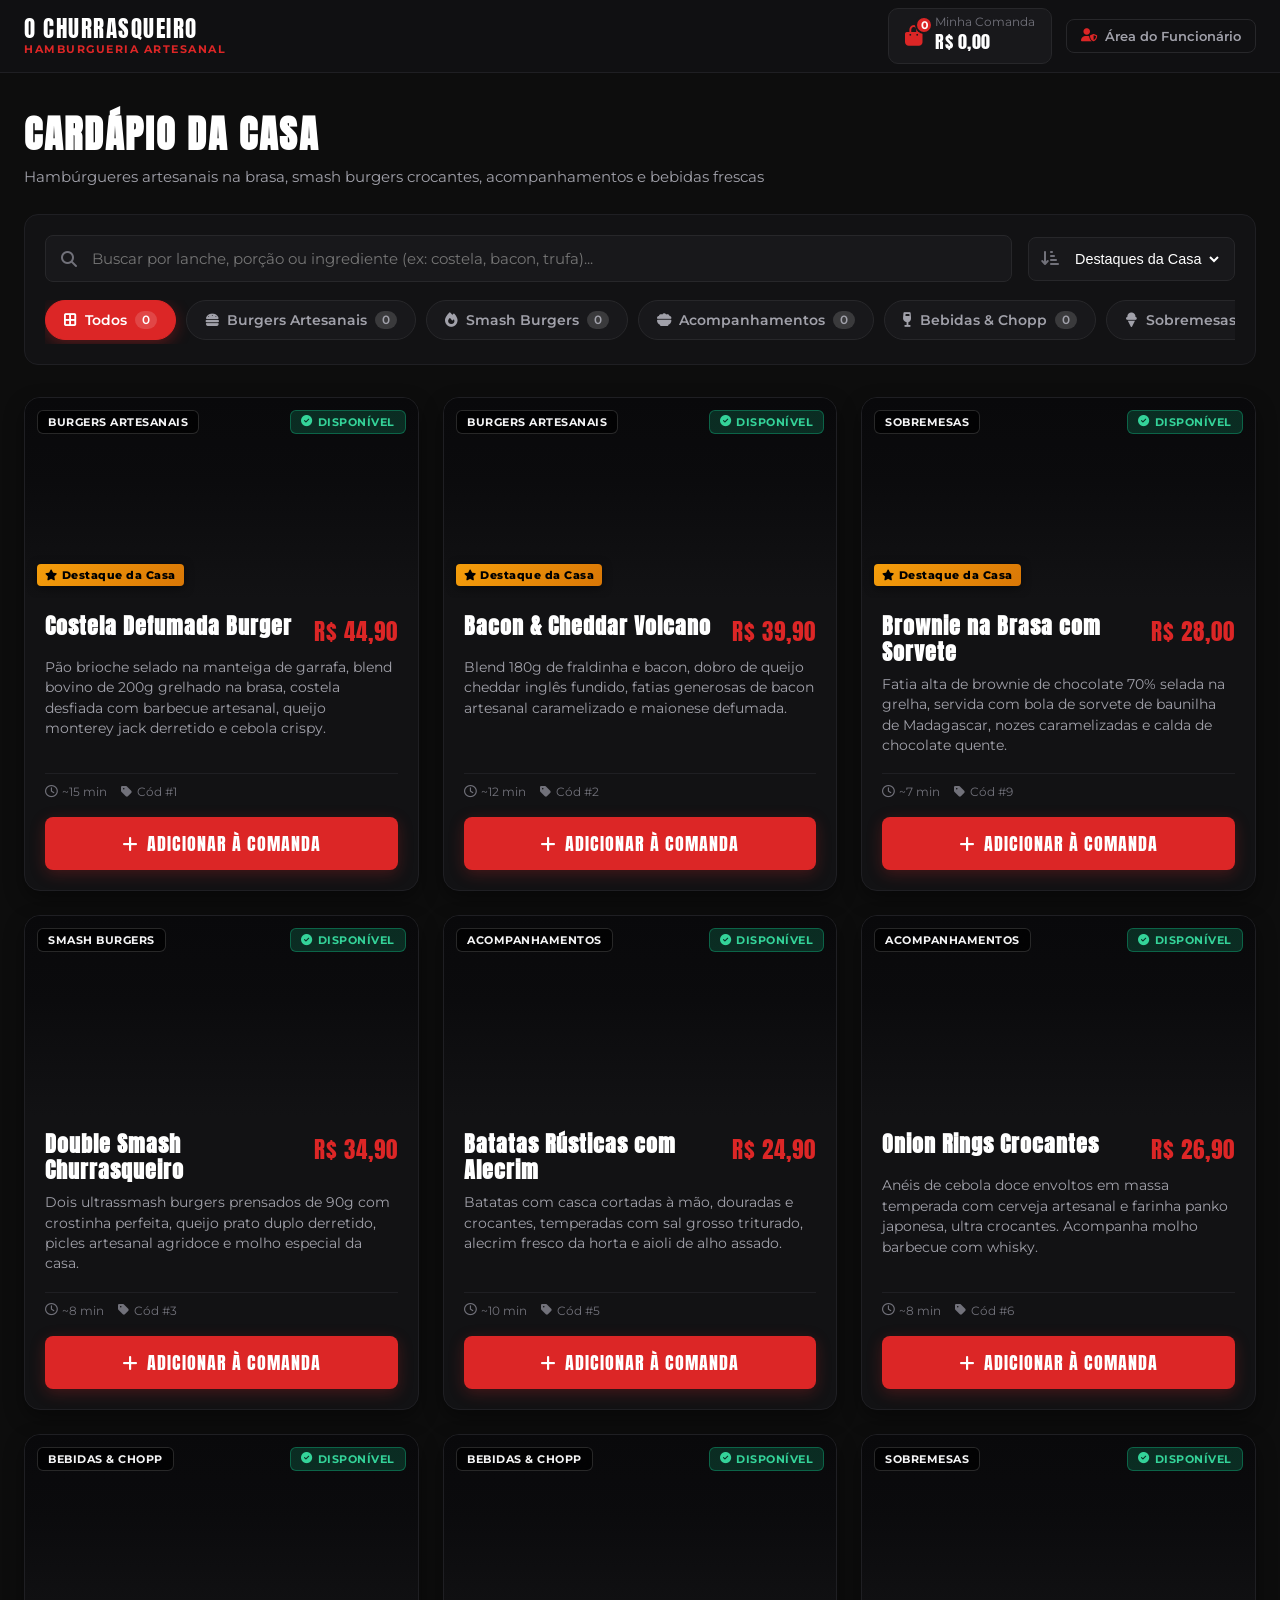
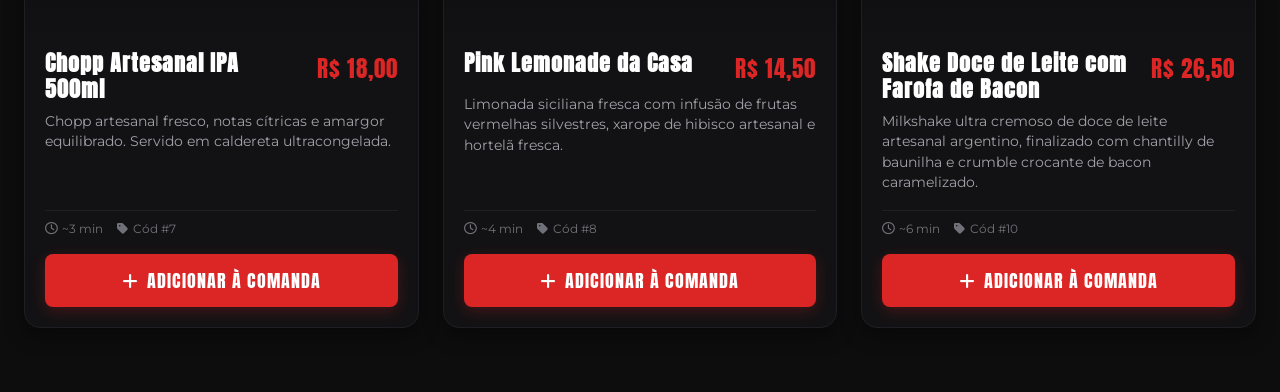
==== frontend/cardapio/cardapio.html @ b7c9d3f9 "feat: tela de cardápio (mockada)" ====
<!DOCTYPE html>
<html lang="pt-BR">
<head>
  <meta charset="UTF-8">
  <meta name="viewport" content="width=device-width, initial-scale=1.0">
  <title>O Churrasqueiro - Cardápio & Pedidos</title>

  <link rel="preconnect" href="https://fonts.googleapis.com">
  <link rel="preconnect" href="https://fonts.gstatic.com" crossorigin>
  <link href="https://fonts.googleapis.com/css2?family=Anton&family=Montserrat:wght@400;500;600;700&display=swap" rel="stylesheet">
  <link rel="stylesheet" href="https://cdnjs.cloudflare.com/ajax/libs/font-awesome/6.4.0/css/all.min.css">
  
  <link rel="stylesheet" href="../shared/css/global.css">
  <link rel="stylesheet" href="cardapio.css">
</head>
<body class="modo-cliente">

  <header class="topbar">
    <div class="topbar-container">
      
      <a href="cardapio.html" class="marca-header">
        <div class="texto-marca">
          <span class="nome-marca">O CHURRASQUEIRO</span>
          <span class="segmento-marca">HAMBURGUERIA ARTESANAL</span>
        </div>
      </a>

      <nav class="nav-links apenas-funcionario">
        <a href="cardapio.html" class="nav-item active">
          <i class="fa-solid fa-burger"></i>
          <span>Cardápio</span>
        </a>
        <a href="#" class="nav-item disabled" title="Em breve">
          <i class="fa-solid fa-bell-concierge"></i>
          <span>Mesas & Pedidos</span>
        </a>
        <a href="#" class="nav-item disabled" title="Em breve">
          <i class="fa-solid fa-kitchen-set"></i>
          <span>Cozinha (KDS)</span>
        </a>
        <a href="#" class="nav-item disabled" title="Em breve">
          <i class="fa-solid fa-users-gear"></i>
          <span>Equipe</span>
        </a>
      </nav>

      <div class="header-acoes-direita">
        
        <button type="button" class="btn-sacola-header" id="btnAbrirSacola" title="Ver minha comanda">
          <div class="sacola-icone-wrapper">
            <i class="fa-solid fa-bag-shopping"></i>
            <span class="sacola-badge-count" id="headerSacolaCount">0</span>
          </div>
          <div class="sacola-texto-header">
            <span class="sacola-subtexto">Minha Comanda</span>
            <span class="sacola-total-header" id="headerSacolaTotal">R$ 0,00</span>
          </div>
        </button>

        <a href="../login/login.html" class="btn-acesso-funcionario apenas-cliente" title="Acesso restrito para funcionários">
          <i class="fa-solid fa-user-shield"></i>
          <span>Área do Funcionário</span>
        </a>

        <div class="usuario-painel apenas-funcionario">
          <div class="usuario-avatar">
            <i class="fa-solid fa-user-tie"></i>
          </div>
          <div class="usuario-detalhes">
            <span class="usuario-nome" id="usuarioNome">Colaborador</span>
            <span class="usuario-cargo" id="usuarioCargo">ADMIN</span>
          </div>
          <button type="button" class="btn-logout" id="btnLogout" title="Sair do modo funcionário">
            <i class="fa-solid fa-right-from-bracket"></i>
          </button>
        </div>

      </div>

    </div>
  </header>

  <div class="banner-modo-gestao apenas-funcionario">
    <div class="banner-conteudo">
      <i class="fa-solid fa-shield-halved"></i>
      <span>Você está conectado como <strong>Funcionário</strong> no modo de gestão do cardápio.</span>
    </div>
  </div>

  <main class="main-content">
    
    <section class="hero-section">
      <div class="hero-info">
        <h1 class="hero-title" id="heroTitle">CARDÁPIO DA CASA</h1>
        <p class="hero-subtitle" id="heroSubtitle">Hambúrgueres artesanais na brasa, smash burgers crocantes, acompanhamentos e bebidas frescas</p>
      </div>
      
      <div class="hero-actions apenas-funcionario">
        <button type="button" class="btn-novo-produto" id="btnAbrirModalCriar">
          <i class="fa-solid fa-plus"></i>
          <span>NOVO PRODUTO</span>
        </button>
      </div>
    </section>

    <section class="stats-grid apenas-funcionario">
      <div class="stat-card">
        <div class="stat-icon icon-produtos">
          <i class="fa-solid fa-utensils"></i>
        </div>
        <div class="stat-data">
          <span class="stat-value" id="statTotal">0</span>
          <span class="stat-label">Total de Itens</span>
        </div>
      </div>

      <div class="stat-card">
        <div class="stat-icon icon-burgers">
          <i class="fa-solid fa-burger"></i>
        </div>
        <div class="stat-data">
          <span class="stat-value" id="statBurgers">0</span>
          <span class="stat-label">Burgers & Smashes</span>
        </div>
      </div>

      <div class="stat-card">
        <div class="stat-icon icon-disponiveis">
          <i class="fa-solid fa-circle-check"></i>
        </div>
        <div class="stat-data">
          <span class="stat-value" id="statDisponiveis">0</span>
          <span class="stat-label">Disponíveis no Salão</span>
        </div>
      </div>

      <div class="stat-card">
        <div class="stat-icon icon-esgotados">
          <i class="fa-solid fa-ban"></i>
        </div>
        <div class="stat-data">
          <span class="stat-value" id="statEsgotados">0</span>
          <span class="stat-label">Pausados / Esgotados</span>
        </div>
      </div>
    </section>

    <section class="filtros-container">
      
      <div class="controles-superiores">
        <div class="busca-input-box">
          <i class="fa-solid fa-magnifying-glass busca-icone"></i>
          <input 
            type="text" 
            id="inputBusca" 
            placeholder="Buscar por lanche, porção ou ingrediente (ex: costela, bacon, trufa)..." 
            autocomplete="off"
          />
          <button type="button" class="busca-limpar" id="btnLimparBusca" style="display: none;" title="Limpar busca">
            <i class="fa-solid fa-xmark"></i>
          </button>
        </div>

        <div class="selects-wrapper">
          <div class="custom-select-box apenas-funcionario">
            <label for="selectStatus"><i class="fa-solid fa-filter"></i></label>
            <select id="selectStatus">
              <option value="todos">Todos os Status</option>
              <option value="disponivel">Somente Disponíveis</option>
              <option value="esgotado">Somente Esgotados</option>
            </select>
          </div>

          <div class="custom-select-box">
            <label for="selectOrdenacao"><i class="fa-solid fa-arrow-down-short-wide"></i></label>
            <select id="selectOrdenacao">
              <option value="populares">Destaques da Casa</option>
              <option value="menor_preco">Menor Preço</option>
              <option value="maior_preco">Maior Preço</option>
              <option value="nome_asc">Nome (A - Z)</option>
            </select>
          </div>
        </div>
      </div>

      <div class="categorias-pills" id="categoriasPills">
        <button type="button" class="pill-btn active" data-categoria="todos">
          <i class="fa-solid fa-border-all"></i>
          <span>Todos</span>
          <span class="pill-badge" id="countTodos">0</span>
        </button>

        <button type="button" class="pill-btn" data-categoria="burgers">
          <i class="fa-solid fa-burger"></i>
          <span>Burgers Artesanais</span>
          <span class="pill-badge" id="countBurgers">0</span>
        </button>

        <button type="button" class="pill-btn" data-categoria="smashes">
          <i class="fa-solid fa-fire"></i>
          <span>Smash Burgers</span>
          <span class="pill-badge" id="countSmashes">0</span>
        </button>

        <button type="button" class="pill-btn" data-categoria="acompanhamentos">
          <i class="fa-solid fa-bowl-food"></i>
          <span>Acompanhamentos</span>
          <span class="pill-badge" id="countAcompanhamentos">0</span>
        </button>

        <button type="button" class="pill-btn" data-categoria="bebidas">
          <i class="fa-solid fa-wine-glass"></i>
          <span>Bebidas & Chopp</span>
          <span class="pill-badge" id="countBebidas">0</span>
        </button>

        <button type="button" class="pill-btn" data-categoria="sobremesas">
          <i class="fa-solid fa-ice-cream"></i>
          <span>Sobremesas</span>
          <span class="pill-badge" id="countSobremesas">0</span>
        </button>
      </div>

    </section>

    <section class="produtos-grid" id="produtosGrid"></section>

    <div class="estado-vazio" id="estadoVazio" style="display: none;">
      <div class="estado-vazio-icone">
        <i class="fa-solid fa-burger fa-bounce"></i>
      </div>
      <h3 class="estado-vazio-titulo">NENHUM PRODUTO ENCONTRADO</h3>
      <p class="estado-vazio-texto">Não encontramos nenhum item correspondente aos filtros de busca atuais.</p>
      <button type="button" class="btn-resetar-filtros" id="btnResetarFiltros">
        <i class="fa-solid fa-rotate-left"></i>
        <span>Limpar Filtros</span>
      </button>
    </div>

  </main>

  <div class="sacola-backdrop" id="sacolaBackdrop" style="display: none;">
    <aside class="sacola-drawer" id="sacolaDrawer">
      
      <div class="sacola-header">
        <div class="sacola-titulo-box">
          <i class="fa-solid fa-bag-shopping sacola-icone-header"></i>
          <h2 class="sacola-titulo">SUA COMANDA</h2>
        </div>
        <button type="button" class="btn-fechar-sacola" id="btnFecharSacola" aria-label="Fechar comanda">
          <i class="fa-solid fa-xmark"></i>
        </button>
      </div>

      <div class="sacola-itens-lista" id="sacolaItensLista"></div>

      <div class="sacola-footer">
        
        <div class="sacola-mesa-box">
          <label for="inputMesaCliente">
            <i class="fa-solid fa-chair"></i>
            <span>Número da Mesa / Nome:</span>
          </label>
          <input type="text" id="inputMesaCliente" placeholder="Ex: Mesa 04 ou Balcão" value="Mesa 01" required />
        </div>

        <div class="sacola-obs-box">
          <label for="inputObsCliente">
            <i class="fa-regular fa-comment-dots"></i>
            <span>Observações para a Cozinha:</span>
          </label>
          <input type="text" id="inputObsCliente" placeholder="Ex: Ponto da carne, sem cebola..." />
        </div>

        <div class="sacola-total-linha">
          <span class="sacola-total-label">Total do Pedido:</span>
          <span class="sacola-total-valor" id="sacolaTotalValor">R$ 0,00</span>
        </div>

        <button type="button" class="btn-finalizar-pedido" id="btnFinalizarPedido">
          <i class="fa-solid fa-fire"></i>
          <span>ENVIAR PEDIDO PARA A COZINHA</span>
        </button>

      </div>

    </aside>
  </div>

  <div class="modal-backdrop" id="modalSucessoPedidoBackdrop" style="display: none;">
    <div class="modal-container modal-container-sm" style="text-align: center;">
      <div class="sucesso-pedido-box">
        <div class="sucesso-icone-animado">
          <i class="fa-solid fa-check"></i>
        </div>
        <h2 class="modal-titulo" style="color: #34d399; margin-top: 16px;">PEDIDO ENVIADO!</h2>
        <p class="sucesso-numero-pedido">Comanda <strong id="numeroPedidoCriado">#101</strong></p>
        <p class="sucesso-subtexto">Seu pedido já foi encaminhado para a chapa dos nossos churrasqueiros e estará pronto em instantes.</p>
        
        <div class="sucesso-resumo-mesa">
          <span id="resumoMesaConfirmada">Mesa 01</span> • <span id="resumoTotalConfirmado">R$ 0,00</span>
        </div>

        <button type="button" class="btn-modal-salvar" id="btnFecharSucessoPedido" style="width: 100%; justify-content: center; margin-top: 20px;">
          <span>FECHAR E CONTINUAR</span>
        </button>
      </div>
    </div>
  </div>

  <div class="modal-backdrop" id="modalProdutoBackdrop" style="display: none;">
    <div class="modal-container">
      
      <div class="modal-header">
        <div class="modal-titulo-box">
          <i class="fa-solid fa-fire modal-icone-titulo"></i>
          <h2 class="modal-titulo" id="modalTitulo">CADASTRAR PRODUTO</h2>
        </div>
        <button type="button" class="modal-btn-fechar" id="btnFecharModal" aria-label="Fechar modal">
          <i class="fa-solid fa-xmark"></i>
        </button>
      </div>

      <form id="formProduto" class="modal-form">
        <input type="hidden" id="produtoId" value="" />

        <div class="form-row">
          <div class="form-group flex-2">
            <label for="produtoNome">Nome do Produto *</label>
            <input type="text" id="produtoNome" placeholder="Ex: Blend Brasa BBQ 200g" required />
          </div>

          <div class="form-group flex-1">
            <label for="produtoPreco">Preço (R$) *</label>
            <input type="number" id="produtoPreco" step="0.10" min="0" placeholder="0.00" required />
          </div>
        </div>

        <div class="form-row">
          <div class="form-group flex-1">
            <label for="produtoCategoria">Categoria *</label>
            <select id="produtoCategoria" required>
              <option value="burgers">Burgers Artesanais</option>
              <option value="smashes">Smash Burgers</option>
              <option value="acompanhamentos">Acompanhamentos & Porções</option>
              <option value="bebidas">Bebidas & Chopp</option>
              <option value="sobremesas">Sobremesas</option>
            </select>
          </div>

          <div class="form-group flex-1">
            <label for="produtoTempo">Tempo Médio (min)</label>
            <input type="number" id="produtoTempo" min="1" max="120" value="12" />
          </div>
        </div>

        <div class="form-group">
          <label for="produtoDescricao">Descrição dos Ingredientes / Modo de Preparo *</label>
          <textarea 
            id="produtoDescricao" 
            rows="3" 
            placeholder="Descreva o pão, carnes, queijos, molhos e acompanhamentos..." 
            required
          ></textarea>
        </div>

        <div class="form-group">
          <label for="produtoImagem">URL da Foto do Produto</label>
          <div class="input-com-preview">
            <input 
              type="url" 
              id="produtoImagem" 
              placeholder="https://images.unsplash.com/..." 
            />
          </div>
          <small class="helper-text">Deixe em branco para usar uma foto apetitosa padrão da categoria</small>
        </div>

        <div class="preview-imagem-container">
          <span class="preview-label">Pré-visualização da imagem:</span>
          <div class="preview-img-box">
            <img id="imgPreview" src="https://images.unsplash.com/photo-1568901346375-23c9450c58cd?w=800&auto=format&fit=crop&q=80" alt="Preview do Lanche">
          </div>
        </div>

        <div class="form-row toggles-row">
          <label class="toggle-control">
            <input type="checkbox" id="produtoDisponivel" checked />
            <span class="toggle-slider"></span>
            <span class="toggle-text">Disponível para Venda</span>
          </label>

          <label class="toggle-control">
            <input type="checkbox" id="produtoDestaque" />
            <span class="toggle-slider"></span>
            <span class="toggle-text">Item em Destaque (Chef)</span>
          </label>
        </div>

        <div class="modal-footer">
          <button type="button" class="btn-modal-cancelar" id="btnCancelarModal">CANCELAR</button>
          <button type="submit" class="btn-modal-salvar" id="btnSalvarProduto">
            <i class="fa-solid fa-check"></i>
            <span>SALVAR PRODUTO</span>
          </button>
        </div>

      </form>
    </div>
  </div>

  <div class="modal-backdrop" id="modalExcluirBackdrop" style="display: none;">
    <div class="modal-container modal-container-sm">
      <div class="modal-header">
        <div class="modal-titulo-box">
          <i class="fa-solid fa-triangle-exclamation modal-icone-alerta"></i>
          <h2 class="modal-titulo">EXCLUIR PRODUTO</h2>
        </div>
        <button type="button" class="modal-btn-fechar" id="btnFecharModalExcluir">
          <i class="fa-solid fa-xmark"></i>
        </button>
      </div>
      <div class="modal-corpo-aviso">
        <p>Tem certeza que deseja remover o produto <strong id="nomeProdutoExcluir" class="destaque-alerta"></strong> do cardápio?</p>
        <p class="sub-aviso">Esta ação não pode ser desfeita.</p>
      </div>
      <div class="modal-footer">
        <button type="button" class="btn-modal-cancelar" id="btnCancelarExclusao">CANCELAR</button>
        <button type="button" class="btn-modal-excluir-confirma" id="btnConfirmarExclusao">
          <i class="fa-solid fa-trash-can"></i>
          <span>EXCLUIR DEFINITIVAMENTE</span>
        </button>
      </div>
    </div>
  </div>

  <div class="toast-container" id="toastContainer"></div>

  <script src="../shared/js/auth.js"></script>
  <script src="cardapio.service.js"></script>
  <script src="cardapio.js"></script>
</body>
</html>
---- frontend/shared/css/global.css ----
*, *::before, *::after {
    box-sizing: border-box;
    margin: 0;
    padding: 0;
}

:root {
    --primary-red: #dc2626;
    --primary-red-hover: #b91c1c;
    --bg-dark: #0d0d0d;
    --card-bg: #121214;
    --input-bg: #18181b;
    --border-color: #27272a;
    --text-primary: #ffffff;
    --text-secondary: #a1a1aa;
    --text-muted: #71717a;
    --font-heading: 'Anton', sans-serif;
    --font-body: 'Glacial Indifference', 'Montserrat', sans-serif;
}

html, body {
    height: 100%;
    background-color: var(--bg-dark);
    color: var(--text-primary);
    font-family: var(--font-body);
    -webkit-font-smoothing: antialiased;
}

a {
    text-decoration: none;
    color: inherit;
}

button, input {
    font: inherit;
}
---- frontend/cardapio/cardapio.css ----
body {
  min-height: 100vh;
  background-color: var(--bg-dark);
  color: var(--text-primary);
  font-family: var(--font-body);
  display: flex;
  flex-direction: column;
}

body.modo-cliente .apenas-funcionario {
  display: none !important;
}

body.modo-funcionario .apenas-cliente {
  display: none !important;
}

.topbar {
  position: sticky;
  top: 0;
  z-index: 100;
  background: rgba(18, 18, 20, 0.88);
  backdrop-filter: blur(14px);
  -webkit-backdrop-filter: blur(14px);
  border-bottom: 1px solid #1f1f23;
  padding: 0 24px;
}

.topbar-container {
  max-width: 1400px;
  margin: 0 auto;
  height: 72px;
  display: flex;
  align-items: center;
  justify-content: space-between;
  gap: 20px;
}

.marca-header {
  display: flex;
  align-items: center;
  gap: 12px;
  cursor: pointer;
  text-decoration: none;
}

.icone-marca {
  width: 44px;
  height: 44px;
  border-radius: 10px;
  background: linear-gradient(135deg, var(--primary-red), #991b1b);
  display: flex;
  align-items: center;
  justify-content: center;
  color: #fff;
  font-size: 1.3rem;
  box-shadow: 0 4px 15px rgba(220, 38, 38, 0.35);
}

.texto-marca {
  display: flex;
  flex-direction: column;
}

.nome-marca {
  font-family: var(--font-heading);
  font-size: 1.45rem;
  letter-spacing: 1.5px;
  color: #ffffff;
  line-height: 1.1;
}

.segmento-marca {
  font-size: 0.68rem;
  color: var(--primary-red);
  letter-spacing: 1.5px;
  font-weight: 700;
}

.nav-links {
  display: flex;
  align-items: center;
  gap: 8px;
}

.nav-item {
  display: flex;
  align-items: center;
  gap: 8px;
  padding: 10px 16px;
  border-radius: 8px;
  color: var(--text-secondary);
  font-size: 0.92rem;
  font-weight: 500;
  transition: all 0.2s ease;
}

.nav-item:hover:not(.disabled) {
  color: var(--text-primary);
  background-color: rgba(255, 255, 255, 0.05);
}

.nav-item.active {
  color: #fff;
  background-color: rgba(220, 38, 38, 0.15);
  border: 1px solid rgba(220, 38, 38, 0.35);
}

.nav-item.active i {
  color: var(--primary-red);
}

.nav-item.disabled {
  opacity: 0.45;
  cursor: not-allowed;
}

.header-acoes-direita {
  display: flex;
  align-items: center;
  gap: 14px;
}

.btn-sacola-header {
  background-color: #18181b;
  border: 1px solid #27272a;
  border-radius: 10px;
  padding: 8px 16px;
  display: flex;
  align-items: center;
  gap: 12px;
  color: #fff;
  cursor: pointer;
  transition: all 0.2s ease;
}

.btn-sacola-header:hover {
  border-color: var(--primary-red);
  background-color: #202024;
  box-shadow: 0 4px 15px rgba(220, 38, 38, 0.2);
}

.sacola-icone-wrapper {
  position: relative;
  font-size: 1.25rem;
  color: var(--primary-red);
}

.sacola-badge-count {
  position: absolute;
  top: -8px;
  right: -10px;
  background-color: var(--primary-red);
  color: #fff;
  font-size: 0.7rem;
  font-weight: 700;
  width: 18px;
  height: 18px;
  border-radius: 50%;
  display: flex;
  align-items: center;
  justify-content: center;
  border: 2px solid #18181b;
}

.sacola-texto-header {
  display: flex;
  flex-direction: column;
  text-align: left;
}

.sacola-subtexto {
  font-size: 0.72rem;
  color: var(--text-muted);
  line-height: 1;
}

.sacola-total-header {
  font-family: var(--font-heading);
  font-size: 1.1rem;
  color: #ffffff;
  letter-spacing: 0.5px;
}

.btn-acesso-funcionario {
  display: inline-flex;
  align-items: center;
  gap: 8px;
  background: transparent;
  border: 1px solid #27272a;
  color: var(--text-secondary);
  padding: 8px 14px;
  border-radius: 8px;
  font-size: 0.82rem;
  font-weight: 600;
  transition: all 0.2s ease;
}

.btn-acesso-funcionario:hover {
  color: #ffffff;
  border-color: #3f3f46;
  background-color: rgba(255, 255, 255, 0.05);
}

.btn-acesso-funcionario i {
  color: var(--primary-red);
}

.usuario-painel {
  display: flex;
  align-items: center;
  gap: 12px;
}

.usuario-avatar {
  width: 40px;
  height: 40px;
  border-radius: 50%;
  background-color: #27272a;
  border: 1px solid #3f3f46;
  display: flex;
  align-items: center;
  justify-content: center;
  color: #e4e4e7;
  font-size: 1rem;
}

.usuario-detalhes {
  display: flex;
  flex-direction: column;
}

.usuario-nome {
  font-size: 0.88rem;
  font-weight: 600;
  color: var(--text-primary);
  line-height: 1.2;
}

.usuario-cargo {
  font-size: 0.7rem;
  font-weight: 700;
  color: var(--primary-red);
  letter-spacing: 0.5px;
}

.btn-logout {
  background: none;
  border: 1px solid #27272a;
  width: 38px;
  height: 38px;
  border-radius: 8px;
  color: var(--text-secondary);
  cursor: pointer;
  display: flex;
  align-items: center;
  justify-content: center;
  transition: all 0.2s ease;
  margin-left: 6px;
}

.btn-logout:hover {
  background-color: rgba(220, 38, 38, 0.15);
  color: var(--primary-red);
  border-color: var(--primary-red);
}

.banner-modo-gestao {
  background: linear-gradient(90deg, #991b1b, #dc2626);
  color: #ffffff;
  padding: 8px 24px;
  font-size: 0.85rem;
  display: flex;
  align-items: center;
  justify-content: center;
}

.banner-conteudo {
  display: flex;
  align-items: center;
  gap: 8px;
}

.main-content {
  max-width: 1400px;
  margin: 0 auto;
  padding: 32px 24px 64px 24px;
  width: 100%;
}

.hero-section {
  display: flex;
  align-items: center;
  justify-content: space-between;
  flex-wrap: wrap;
  gap: 20px;
  margin-bottom: 28px;
}

.hero-title {
  font-family: var(--font-heading);
  font-size: 2.4rem;
  letter-spacing: 2px;
  color: var(--text-primary);
  margin-bottom: 4px;
}

.hero-subtitle {
  color: var(--text-secondary);
  font-size: 0.95rem;
}

.btn-novo-produto {
  display: inline-flex;
  align-items: center;
  gap: 10px;
  background-color: var(--primary-red);
  color: #fff;
  border: none;
  padding: 14px 24px;
  border-radius: 8px;
  font-family: var(--font-heading);
  font-size: 1.15rem;
  letter-spacing: 1.5px;
  cursor: pointer;
  transition: all 0.2s ease;
  box-shadow: 0 4px 20px rgba(220, 38, 38, 0.35);
}

.btn-novo-produto:hover {
  background-color: var(--primary-red-hover);
  transform: translateY(-2px);
}

.stats-grid {
  display: grid;
  grid-template-columns: repeat(auto-fit, minmax(240px, 1fr));
  gap: 16px;
  margin-bottom: 32px;
}

.stat-card {
  background-color: var(--card-bg);
  border: 1px solid #1f1f23;
  border-radius: 12px;
  padding: 20px 22px;
  display: flex;
  align-items: center;
  gap: 18px;
  transition: all 0.2s ease;
}

.stat-icon {
  width: 50px;
  height: 50px;
  border-radius: 12px;
  display: flex;
  align-items: center;
  justify-content: center;
  font-size: 1.35rem;
}

.icon-produtos { background: rgba(59, 130, 246, 0.12); color: #60a5fa; border: 1px solid rgba(59, 130, 246, 0.25); }
.icon-burgers { background: rgba(220, 38, 38, 0.12); color: #f87171; border: 1px solid rgba(220, 38, 38, 0.25); }
.icon-disponiveis { background: rgba(16, 185, 129, 0.12); color: #34d399; border: 1px solid rgba(16, 185, 129, 0.25); }
.icon-esgotados { background: rgba(245, 158, 11, 0.12); color: #fbbf24; border: 1px solid rgba(245, 158, 11, 0.25); }

.stat-data { display: flex; flex-direction: column; }
.stat-value { font-family: var(--font-heading); font-size: 2rem; color: #ffffff; line-height: 1; }
.stat-label { font-size: 0.85rem; color: var(--text-secondary); margin-top: 4px; }

.filtros-container {
  background-color: var(--card-bg);
  border: 1px solid #1f1f23;
  border-radius: 14px;
  padding: 20px;
  margin-bottom: 32px;
  display: flex;
  flex-direction: column;
  gap: 18px;
}

.controles-superiores {
  display: flex;
  align-items: center;
  justify-content: space-between;
  gap: 16px;
  flex-wrap: wrap;
}

.busca-input-box {
  flex: 1;
  min-width: 280px;
  position: relative;
  display: flex;
  align-items: center;
}

.busca-icone {
  position: absolute;
  left: 16px;
  color: var(--text-muted);
  font-size: 1rem;
}

.busca-input-box input {
  width: 100%;
  padding: 13px 44px 13px 46px;
  background-color: var(--input-bg);
  border: 1px solid var(--border-color);
  border-radius: 8px;
  color: var(--text-primary);
  font-size: 0.95rem;
  outline: none;
  transition: all 0.2s ease;
}

.busca-input-box input:focus {
  border-color: var(--primary-red);
  box-shadow: 0 0 0 3px rgba(220, 38, 38, 0.2);
  background-color: #202024;
}

.busca-limpar {
  position: absolute;
  right: 14px;
  background: none;
  border: none;
  color: var(--text-muted);
  cursor: pointer;
  padding: 4px;
  font-size: 0.9rem;
}

.selects-wrapper {
  display: flex;
  align-items: center;
  gap: 12px;
  flex-wrap: wrap;
}

.custom-select-box {
  display: flex;
  align-items: center;
  background-color: var(--input-bg);
  border: 1px solid var(--border-color);
  border-radius: 8px;
  padding: 0 12px;
  gap: 8px;
  color: var(--text-muted);
}

.custom-select-box select {
  background: transparent;
  border: none;
  color: var(--text-primary);
  padding: 12px 4px;
  font-size: 0.9rem;
  outline: none;
  cursor: pointer;
}

.custom-select-box select option {
  background-color: #18181b;
  color: #fff;
}

.categorias-pills {
  display: flex;
  align-items: center;
  gap: 10px;
  overflow-x: auto;
  padding-bottom: 4px;
}

.categorias-pills::-webkit-scrollbar { height: 4px; }
.categorias-pills::-webkit-scrollbar-thumb { background: #27272a; border-radius: 4px; }

.pill-btn {
  display: flex;
  align-items: center;
  gap: 8px;
  background-color: #18181b;
  border: 1px solid #27272a;
  color: var(--text-secondary);
  padding: 10px 18px;
  border-radius: 30px;
  font-size: 0.9rem;
  font-weight: 600;
  cursor: pointer;
  white-space: nowrap;
  transition: all 0.2s ease;
}

.pill-btn:hover {
  border-color: #3f3f46;
  color: #fff;
  background-color: #202024;
}

.pill-btn.active {
  background-color: var(--primary-red);
  border-color: var(--primary-red);
  color: #fff;
  box-shadow: 0 4px 15px rgba(220, 38, 38, 0.35);
}

.pill-badge {
  background-color: rgba(255, 255, 255, 0.15);
  font-size: 0.72rem;
  padding: 2px 7px;
  border-radius: 12px;
}

.produtos-grid {
  display: grid;
  grid-template-columns: repeat(auto-fill, minmax(320px, 1fr));
  gap: 24px;
}

.produto-card {
  background-color: var(--card-bg);
  border: 1px solid #1f1f23;
  border-radius: 16px;
  overflow: hidden;
  display: flex;
  flex-direction: column;
  transition: all 0.25s ease;
  position: relative;
  box-shadow: 0 8px 20px rgba(0, 0, 0, 0.4);
}

.produto-card:hover {
  transform: translateY(-4px);
  border-color: #323238;
  box-shadow: 0 16px 30px rgba(0, 0, 0, 0.6), 0 0 20px rgba(220, 38, 38, 0.08);
}

.produto-card.esgotado {
  opacity: 0.7;
}

.card-thumb-wrapper {
  position: relative;
  width: 100%;
  height: 200px;
  overflow: hidden;
  background-color: #09090b;
}

.card-thumb {
  width: 100%;
  height: 100%;
  object-fit: cover;
  transition: transform 0.4s ease;
  display: block;
}

.produto-card:hover .card-thumb {
  transform: scale(1.06);
}

.card-overlay-gradient {
  position: absolute;
  inset: 0;
  background: linear-gradient(to top, rgba(18, 18, 20, 1) 0%, rgba(18, 18, 20, 0.2) 60%, transparent 100%);
}

.card-tags-top {
  position: absolute;
  top: 12px;
  left: 12px;
  right: 12px;
  display: flex;
  justify-content: space-between;
  align-items: center;
  z-index: 2;
}

.categoria-tag {
  font-size: 0.7rem;
  font-weight: 700;
  letter-spacing: 0.5px;
  text-transform: uppercase;
  background: rgba(0, 0, 0, 0.7);
  backdrop-filter: blur(6px);
  color: #f4f4f5;
  padding: 4px 10px;
  border-radius: 6px;
  border: 1px solid rgba(255, 255, 255, 0.15);
}

.badge-status {
  font-size: 0.7rem;
  font-weight: 700;
  letter-spacing: 0.5px;
  padding: 4px 10px;
  border-radius: 6px;
  text-transform: uppercase;
  display: inline-flex;
  align-items: center;
  gap: 5px;
}

.badge-disponivel {
  background: rgba(16, 185, 129, 0.2);
  color: #34d399;
  border: 1px solid rgba(16, 185, 129, 0.4);
}

.badge-esgotado {
  background: rgba(239, 68, 68, 0.2);
  color: #f87171;
  border: 1px solid rgba(239, 68, 68, 0.4);
}

.badge-destaque {
  position: absolute;
  bottom: 12px;
  left: 12px;
  background: linear-gradient(135deg, #f59e0b, #d97706);
  color: #000;
  font-size: 0.68rem;
  font-weight: 800;
  letter-spacing: 0.5px;
  padding: 4px 8px;
  border-radius: 4px;
  display: flex;
  align-items: center;
  gap: 4px;
  z-index: 2;
  box-shadow: 0 2px 10px rgba(0, 0, 0, 0.5);
}

.card-corpo {
  padding: 16px 20px 20px 20px;
  display: flex;
  flex-direction: column;
  flex: 1;
}

.card-header-preco {
  display: flex;
  align-items: flex-start;
  justify-content: space-between;
  gap: 12px;
  margin-bottom: 8px;
}

.card-titulo {
  font-family: var(--font-heading);
  font-size: 1.35rem;
  letter-spacing: 1px;
  color: #ffffff;
  line-height: 1.2;
}

.card-preco {
  font-family: var(--font-heading);
  font-size: 1.45rem;
  letter-spacing: 1px;
  color: var(--primary-red);
  white-space: nowrap;
}

.card-descricao {
  font-size: 0.88rem;
  color: var(--text-secondary);
  line-height: 1.45;
  margin-bottom: 18px;
  flex: 1;
}

.card-meta {
  display: flex;
  align-items: center;
  gap: 14px;
  font-size: 0.78rem;
  color: var(--text-muted);
  margin-bottom: 18px;
  padding-top: 10px;
  border-top: 1px solid #1f1f23;
}

.card-meta-item {
  display: flex;
  align-items: center;
  gap: 5px;
}

.btn-card-adicionar {
  width: 100%;
  padding: 13px;
  background-color: var(--primary-red);
  color: #ffffff;
  border: none;
  border-radius: 8px;
  font-family: var(--font-heading);
  font-size: 1.1rem;
  letter-spacing: 1px;
  cursor: pointer;
  display: flex;
  align-items: center;
  justify-content: center;
  gap: 8px;
  transition: all 0.2s ease;
  box-shadow: 0 4px 15px rgba(220, 38, 38, 0.25);
}

.btn-card-adicionar:hover:not(:disabled) {
  background-color: var(--primary-red-hover);
  transform: translateY(-2px);
  box-shadow: 0 6px 20px rgba(220, 38, 38, 0.4);
}

.btn-card-adicionar:disabled {
  background-color: #27272a;
  color: var(--text-muted);
  cursor: not-allowed;
  box-shadow: none;
}

.card-acoes-funcionario {
  display: flex;
  align-items: center;
  gap: 8px;
}

.btn-card-toggle {
  flex: 1;
  display: flex;
  align-items: center;
  justify-content: center;
  gap: 8px;
  padding: 10px 12px;
  border-radius: 8px;
  font-size: 0.82rem;
  font-weight: 600;
  cursor: pointer;
  transition: all 0.2s ease;
  border: 1px solid #27272a;
}

.btn-card-toggle.ativo {
  background-color: #18181b;
  color: #a1a1aa;
}

.btn-card-toggle.ativo:hover {
  background-color: rgba(239, 68, 68, 0.15);
  color: #f87171;
  border-color: #ef4444;
}

.btn-card-toggle.pausado {
  background-color: rgba(16, 185, 129, 0.15);
  color: #34d399;
  border-color: #10b981;
}

.btn-card-acao {
  width: 38px;
  height: 38px;
  border-radius: 8px;
  display: flex;
  align-items: center;
  justify-content: center;
  background-color: #18181b;
  border: 1px solid #27272a;
  color: var(--text-secondary);
  cursor: pointer;
  transition: all 0.2s ease;
  font-size: 0.9rem;
}

.btn-card-acao:hover {
  color: #ffffff;
  border-color: #3f3f46;
  background-color: #242429;
}

.btn-card-acao.btn-excluir:hover {
  background-color: rgba(220, 38, 38, 0.15);
  color: var(--primary-red);
  border-color: var(--primary-red);
}

.estado-vazio {
  text-align: center;
  padding: 60px 20px;
  background-color: var(--card-bg);
  border: 1px dashed #27272a;
  border-radius: 16px;
  max-width: 600px;
  margin: 40px auto;
}

.estado-vazio-icone { font-size: 3.5rem; color: var(--primary-red); margin-bottom: 16px; }
.estado-vazio-titulo { font-family: var(--font-heading); font-size: 1.8rem; letter-spacing: 1.5px; color: #fff; margin-bottom: 8px; }
.estado-vazio-texto { color: var(--text-muted); font-size: 0.95rem; margin-bottom: 24px; }

.btn-resetar-filtros {
  background-color: #18181b;
  color: #fff;
  border: 1px solid #27272a;
  padding: 12px 24px;
  border-radius: 8px;
  font-weight: 600;
  cursor: pointer;
  display: inline-flex;
  align-items: center;
  gap: 8px;
}

.sacola-backdrop {
  position: fixed;
  inset: 0;
  background: rgba(0, 0, 0, 0.75);
  backdrop-filter: blur(6px);
  -webkit-backdrop-filter: blur(6px);
  z-index: 1000;
  display: flex;
  justify-content: flex-end;
  animation: fadeIn 0.2s ease;
}

.sacola-drawer {
  background-color: #121214;
  border-left: 1px solid #27272a;
  width: 100%;
  max-width: 440px;
  height: 100%;
  display: flex;
  flex-direction: column;
  box-shadow: -10px 0 40px rgba(0, 0, 0, 0.9);
  animation: slideLeft 0.25s ease;
}

@keyframes slideLeft {
  from { transform: translateX(100%); }
  to { transform: translateX(0); }
}

.sacola-header {
  padding: 22px 24px;
  border-bottom: 1px solid #1f1f23;
  display: flex;
  align-items: center;
  justify-content: space-between;
}

.sacola-titulo-box {
  display: flex;
  align-items: center;
  gap: 10px;
}

.sacola-icone-header {
  color: var(--primary-red);
  font-size: 1.3rem;
}

.sacola-titulo {
  font-family: var(--font-heading);
  font-size: 1.6rem;
  letter-spacing: 1.5px;
  color: #fff;
}

.btn-fechar-sacola {
  background: none;
  border: none;
  color: var(--text-muted);
  font-size: 1.3rem;
  cursor: pointer;
  padding: 6px;
}

.btn-fechar-sacola:hover { color: var(--primary-red); }

.sacola-itens-lista {
  flex: 1;
  overflow-y: auto;
  padding: 20px 24px;
  display: flex;
  flex-direction: column;
  gap: 16px;
}

.sacola-item-card {
  display: flex;
  align-items: center;
  gap: 14px;
  background-color: #18181b;
  border: 1px solid #27272a;
  border-radius: 12px;
  padding: 12px;
}

.sacola-item-thumb {
  width: 60px;
  height: 60px;
  border-radius: 8px;
  object-fit: cover;
}

.sacola-item-info {
  flex: 1;
  display: flex;
  flex-direction: column;
}

.sacola-item-nome {
  font-size: 0.92rem;
  font-weight: 600;
  color: #fff;
  line-height: 1.2;
  margin-bottom: 4px;
}

.sacola-item-preco {
  font-family: var(--font-heading);
  font-size: 1.05rem;
  color: var(--primary-red);
}

.sacola-qtd-controles {
  display: flex;
  align-items: center;
  gap: 6px;
  background-color: #121214;
  border: 1px solid #27272a;
  border-radius: 6px;
  padding: 2px 4px;
}

.btn-qtd {
  background: none;
  border: none;
  color: var(--text-secondary);
  font-size: 0.85rem;
  width: 24px;
  height: 24px;
  cursor: pointer;
  display: flex;
  align-items: center;
  justify-content: center;
}

.btn-qtd:hover { color: #fff; }

.qtd-valor {
  font-weight: 700;
  font-size: 0.85rem;
  color: #fff;
  min-width: 18px;
  text-align: center;
}

.sacola-vazia-aviso {
  text-align: center;
  padding: 50px 20px;
  color: var(--text-muted);
}

.sacola-vazia-icone {
  font-size: 3rem;
  color: #27272a;
  margin-bottom: 12px;
}

.sacola-footer {
  padding: 20px 24px;
  border-top: 1px solid #1f1f23;
  background-color: #0e0e10;
  display: flex;
  flex-direction: column;
  gap: 14px;
}

.sacola-mesa-box,
.sacola-obs-box {
  display: flex;
  flex-direction: column;
  gap: 6px;
}

.sacola-mesa-box label,
.sacola-obs-box label {
  font-size: 0.78rem;
  color: var(--text-secondary);
  display: flex;
  align-items: center;
  gap: 6px;
  font-weight: 600;
}

.sacola-mesa-box input,
.sacola-obs-box input {
  padding: 10px 12px;
  background-color: #18181b;
  border: 1px solid #27272a;
  border-radius: 8px;
  color: #fff;
  font-size: 0.9rem;
  outline: none;
}

.sacola-mesa-box input:focus,
.sacola-obs-box input:focus {
  border-color: var(--primary-red);
}

.sacola-total-linha {
  display: flex;
  align-items: center;
  justify-content: space-between;
  padding-top: 8px;
  border-top: 1px solid #1f1f23;
}

.sacola-total-label {
  font-size: 0.95rem;
  color: var(--text-secondary);
}

.sacola-total-valor {
  font-family: var(--font-heading);
  font-size: 1.7rem;
  color: #ffffff;
  letter-spacing: 1px;
}

.btn-finalizar-pedido {
  width: 100%;
  padding: 15px;
  background-color: var(--primary-red);
  color: #fff;
  border: none;
  border-radius: 8px;
  font-family: var(--font-heading);
  font-size: 1.15rem;
  letter-spacing: 1.5px;
  cursor: pointer;
  display: flex;
  align-items: center;
  justify-content: center;
  gap: 10px;
  transition: all 0.2s ease;
  box-shadow: 0 4px 20px rgba(220, 38, 38, 0.4);
}

.btn-finalizar-pedido:hover:not(:disabled) {
  background-color: var(--primary-red-hover);
  transform: translateY(-2px);
}

.btn-finalizar-pedido:disabled {
  background-color: #27272a;
  color: var(--text-muted);
  cursor: not-allowed;
  box-shadow: none;
}

.sucesso-pedido-box {
  padding: 30px 20px;
  display: flex;
  flex-direction: column;
  align-items: center;
}

.sucesso-icone-animado {
  width: 70px;
  height: 70px;
  border-radius: 50%;
  background: rgba(16, 185, 129, 0.15);
  border: 2px solid #10b981;
  display: flex;
  align-items: center;
  justify-content: center;
  color: #34d399;
  font-size: 2rem;
}

.sucesso-numero-pedido {
  font-size: 1.15rem;
  color: #fff;
  margin: 6px 0 12px 0;
}

.sucesso-numero-pedido strong {
  font-family: var(--font-heading);
  font-size: 1.6rem;
  color: var(--primary-red);
  letter-spacing: 1px;
}

.sucesso-subtexto {
  font-size: 0.9rem;
  color: var(--text-secondary);
  line-height: 1.45;
  max-width: 320px;
  margin-bottom: 16px;
}

.sucesso-resumo-mesa {
  background-color: #18181b;
  border: 1px solid #27272a;
  padding: 8px 18px;
  border-radius: 20px;
  font-weight: 700;
  color: #e4e4e7;
  font-size: 0.9rem;
}

.modal-backdrop {
  position: fixed;
  inset: 0;
  background: rgba(0, 0, 0, 0.8);
  backdrop-filter: blur(8px);
  -webkit-backdrop-filter: blur(8px);
  z-index: 1000;
  display: flex;
  align-items: center;
  justify-content: center;
  padding: 20px;
  animation: fadeIn 0.2s ease;
}

.modal-container {
  background-color: var(--card-bg);
  border: 1px solid #27272a;
  border-radius: 16px;
  width: 100%;
  max-width: 620px;
  max-height: 90vh;
  overflow-y: auto;
  box-shadow: 0 25px 50px rgba(0, 0, 0, 0.9);
  animation: slideUp 0.25s ease;
}

.modal-container-sm { max-width: 440px; }

@keyframes fadeIn { from { opacity: 0; } to { opacity: 1; } }
@keyframes slideUp { from { opacity: 0; transform: translateY(20px); } to { opacity: 1; transform: translateY(0); } }

.modal-header {
  padding: 22px 24px;
  border-bottom: 1px solid #1f1f23;
  display: flex;
  align-items: center;
  justify-content: space-between;
}

.modal-titulo-box { display: flex; align-items: center; gap: 10px; }
.modal-icone-titulo { color: var(--primary-red); font-size: 1.3rem; }
.modal-icone-alerta { color: #f59e0b; font-size: 1.3rem; }
.modal-titulo { font-family: var(--font-heading); font-size: 1.6rem; letter-spacing: 1.5px; color: #fff; }

.modal-btn-fechar {
  background: none;
  border: none;
  color: var(--text-muted);
  font-size: 1.25rem;
  cursor: pointer;
}
.modal-btn-fechar:hover { color: var(--primary-red); }

.modal-form { padding: 24px; display: flex; flex-direction: column; gap: 18px; }
.form-row { display: flex; gap: 16px; }
.flex-1 { flex: 1; }
.flex-2 { flex: 2; }

.form-group { display: flex; flex-direction: column; gap: 6px; }
.form-group label { font-size: 0.88rem; font-weight: 600; color: #d4d4d8; }
.form-group input, .form-group select, .form-group textarea {
  width: 100%;
  padding: 12px 14px;
  background-color: var(--input-bg);
  border: 1px solid var(--border-color);
  border-radius: 8px;
  color: var(--text-primary);
  font-size: 0.95rem;
  outline: none;
}
.form-group input:focus, .form-group select:focus, .form-group textarea:focus {
  border-color: var(--primary-red);
}

.preview-imagem-container { display: flex; flex-direction: column; gap: 6px; }
.preview-label { font-size: 0.8rem; color: var(--text-secondary); }
.preview-img-box { width: 100%; height: 140px; border-radius: 8px; overflow: hidden; border: 1px solid #27272a; }
.preview-img-box img { width: 100%; height: 100%; object-fit: cover; }

.toggles-row {
  display: flex;
  align-items: center;
  justify-content: space-between;
  flex-wrap: wrap;
  gap: 16px;
  padding: 12px 16px;
  background-color: #18181b;
  border-radius: 8px;
  border: 1px solid #27272a;
}

.toggle-control { display: flex; align-items: center; gap: 10px; cursor: pointer; user-select: none; }
.toggle-control input { position: absolute; opacity: 0; width: 0; height: 0; }
.toggle-slider {
  position: relative;
  display: inline-block;
  width: 42px;
  height: 24px;
  background-color: #27272a;
  border-radius: 24px;
  transition: all 0.2s ease;
}
.toggle-slider:before {
  position: absolute;
  content: "";
  height: 18px;
  width: 18px;
  left: 3px;
  bottom: 3px;
  background-color: #fff;
  border-radius: 50%;
  transition: all 0.2s ease;
}
.toggle-control input:checked + .toggle-slider { background-color: var(--primary-red); }
.toggle-control input:checked + .toggle-slider:before { transform: translateX(18px); }
.toggle-text { font-size: 0.88rem; font-weight: 500; color: #e4e4e7; }

.modal-footer {
  display: flex;
  align-items: center;
  justify-content: flex-end;
  gap: 12px;
  padding: 18px 24px;
  border-top: 1px solid #1f1f23;
  background-color: #0d0d0f;
  border-radius: 0 0 16px 16px;
}

.btn-modal-cancelar {
  background: none;
  border: 1px solid #27272a;
  color: var(--text-secondary);
  padding: 12px 20px;
  border-radius: 8px;
  font-weight: 600;
  cursor: pointer;
}
.btn-modal-cancelar:hover { color: #fff; }

.btn-modal-salvar {
  background-color: var(--primary-red);
  color: #fff;
  border: none;
  padding: 12px 24px;
  border-radius: 8px;
  font-family: var(--font-heading);
  font-size: 1.1rem;
  letter-spacing: 1px;
  cursor: pointer;
  display: inline-flex;
  align-items: center;
  gap: 8px;
}

.btn-modal-excluir-confirma {
  background-color: #dc2626;
  color: #fff;
  border: none;
  padding: 12px 22px;
  border-radius: 8px;
  font-family: var(--font-heading);
  font-size: 1.05rem;
  cursor: pointer;
  display: inline-flex;
  align-items: center;
  gap: 8px;
}

.modal-corpo-aviso { padding: 24px; font-size: 0.95rem; color: #e4e4e7; }
.destaque-alerta { color: var(--primary-red); }
.sub-aviso { font-size: 0.85rem; color: var(--text-muted); margin-top: 8px; }

.toast-container {
  position: fixed;
  bottom: 24px;
  right: 24px;
  z-index: 2000;
  display: flex;
  flex-direction: column;
  gap: 10px;
  pointer-events: none;
}

.toast {
  background-color: #18181b;
  border: 1px solid #27272a;
  border-left: 4px solid var(--primary-red);
  color: #fff;
  padding: 14px 20px;
  border-radius: 8px;
  display: flex;
  align-items: center;
  gap: 12px;
  box-shadow: 0 10px 30px rgba(0, 0, 0, 0.7);
  pointer-events: auto;
  font-size: 0.92rem;
  max-width: 380px;
}

.toast.toast-sucesso { border-left-color: #10b981; }
.toast.toast-sucesso i { color: #34d399; }
.toast.toast-erro { border-left-color: #ef4444; }
.toast.toast-erro i { color: #f87171; }

@media (max-width: 768px) {
  .topbar-container { height: auto; padding: 12px 0; flex-wrap: wrap; }
  .header-acoes-direita { width: 100%; justify-content: space-between; }
  .btn-sacola-header { flex: 1; }
  .main-content { padding: 20px 16px 48px 16px; }
  .hero-title { font-size: 1.9rem; }
  .controles-superiores { flex-direction: column; }
  .selects-wrapper { width: 100%; }
  .custom-select-box { width: 100%; }
  .form-row { flex-direction: column; }
  .sacola-drawer { max-width: 100%; }
}
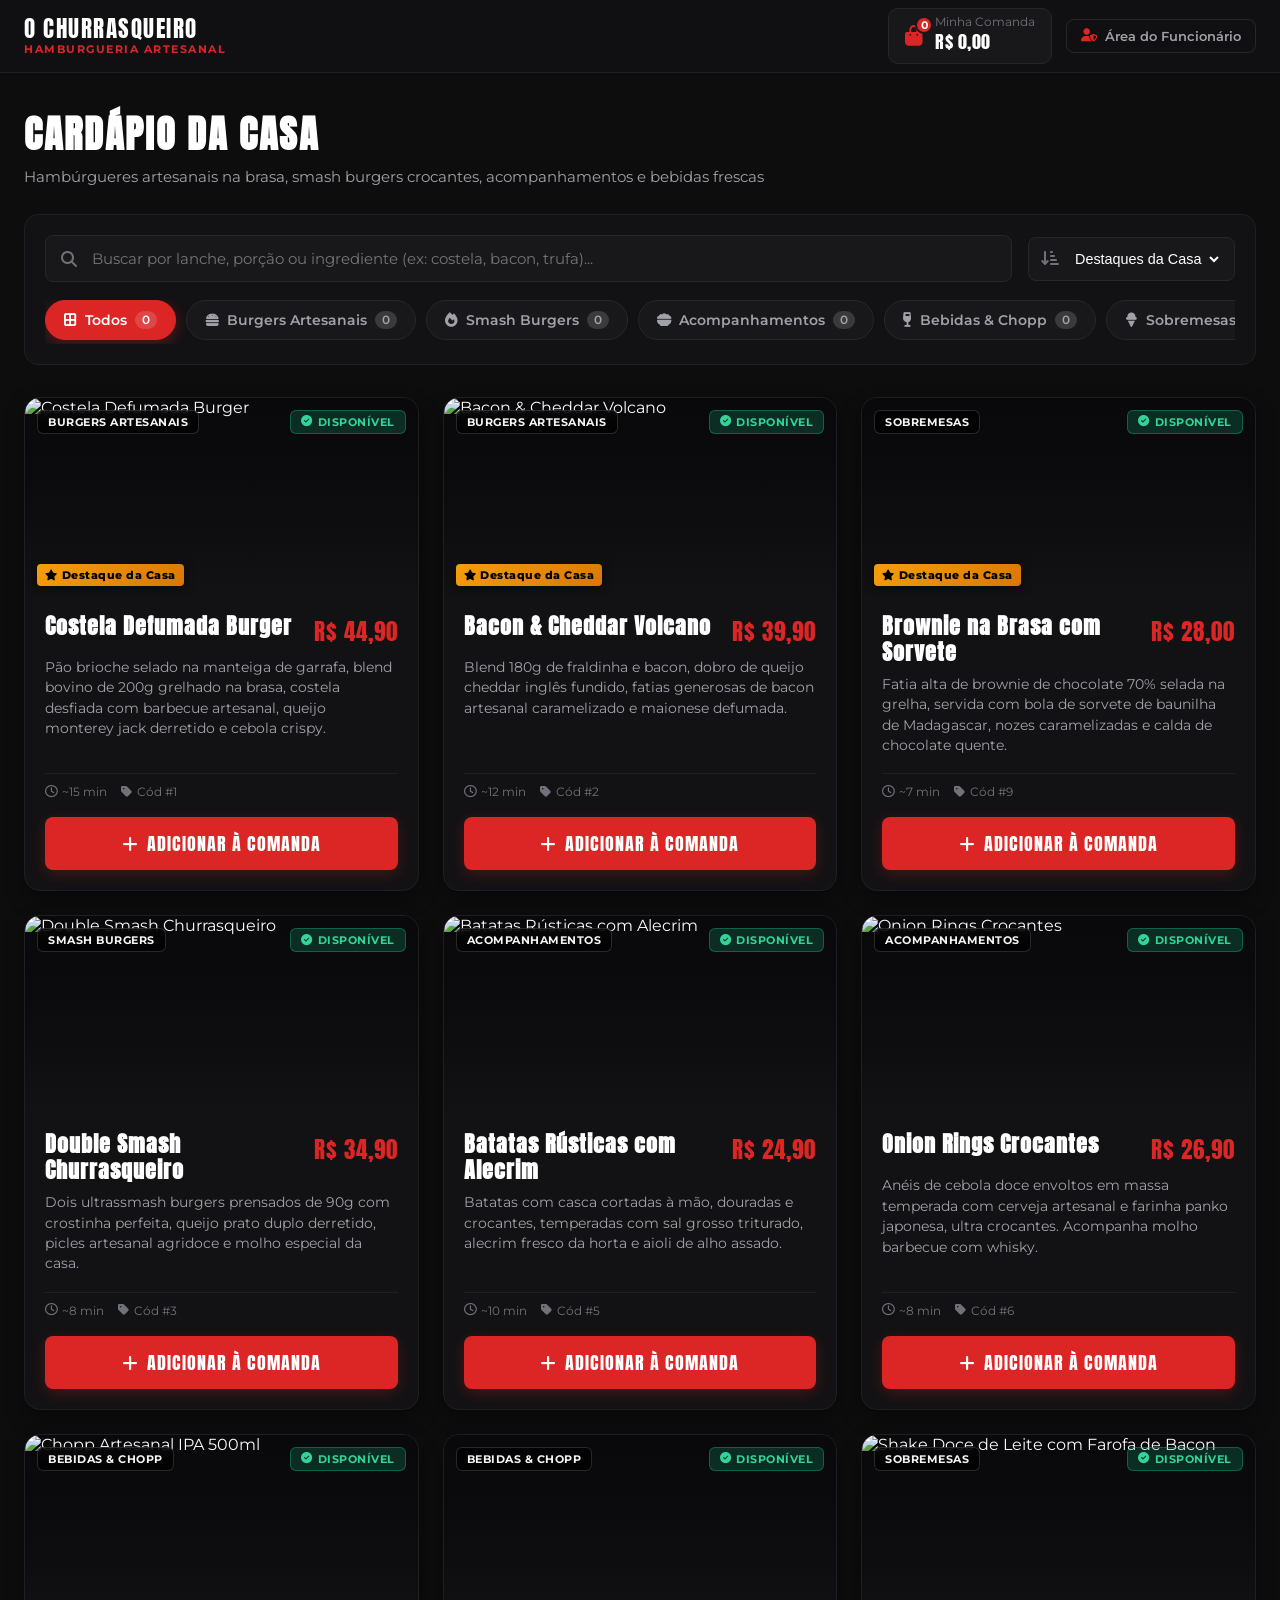
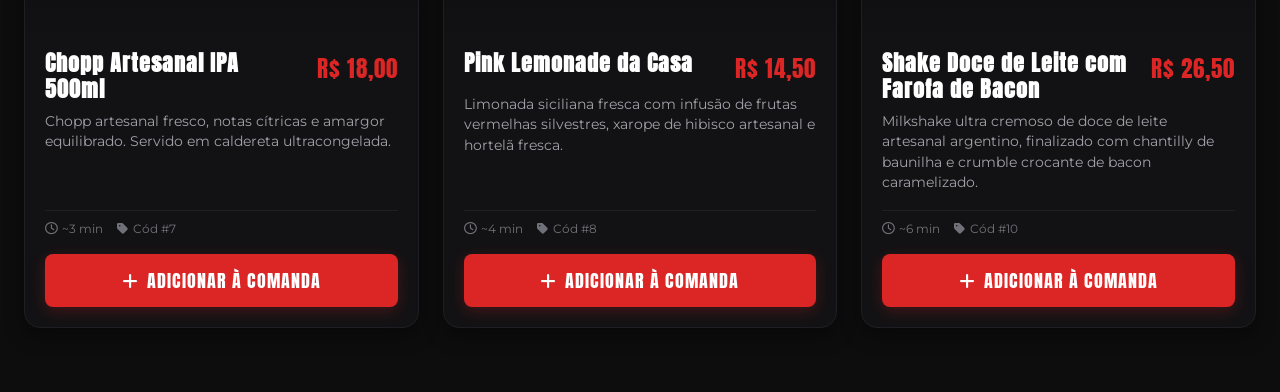
==== commit 6979f134: "feat(fe): tela de equipe" ====
--- a/frontend/cardapio/cardapio.html
+++ b/frontend/cardapio/cardapio.html
@@ -38,7 +38,7 @@
           <i class="fa-solid fa-kitchen-set"></i>
           <span>Cozinha (KDS)</span>
         </a>
-        <a href="#" class="nav-item disabled" title="Em breve">
+        <a href="../equipe/equipe.html" class="nav-item">
           <i class="fa-solid fa-users-gear"></i>
           <span>Equipe</span>
         </a>
@@ -441,3 +441,4 @@
   <script src="cardapio.js"></script>
 </body>
 </html>
+
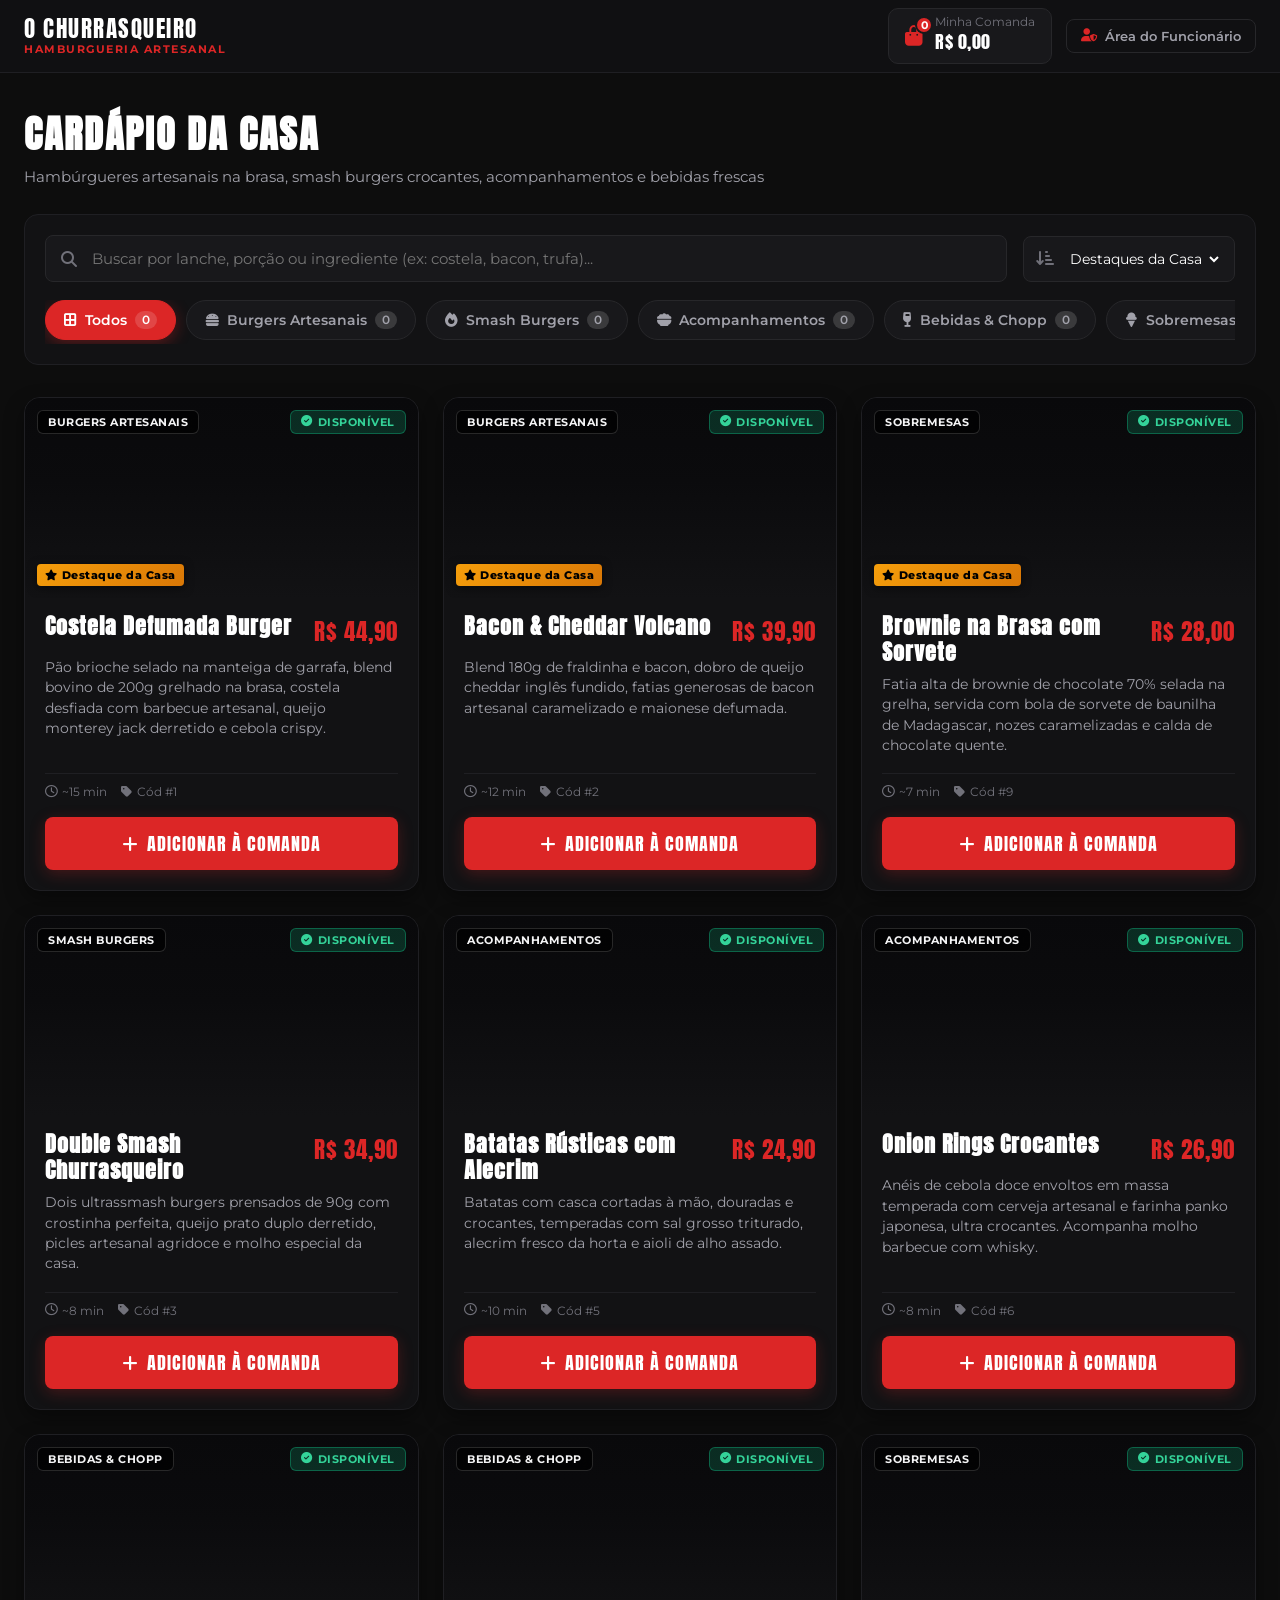
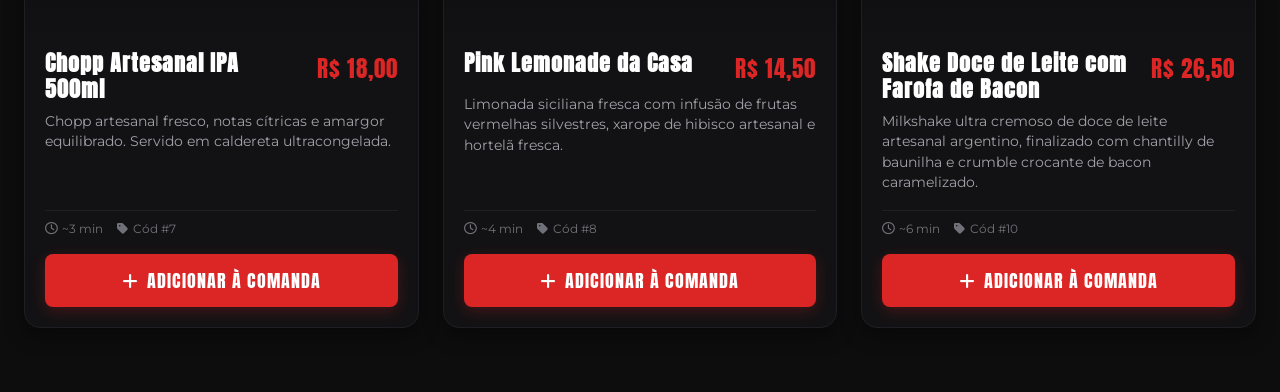
==== commit 3aa7e825: "feat(frontend): telas de equipe, pedidos e melhorias de layout" ====
--- a/frontend/cardapio/cardapio.html
+++ b/frontend/cardapio/cardapio.html
@@ -30,15 +30,15 @@
           <i class="fa-solid fa-burger"></i>
           <span>Cardápio</span>
         </a>
-        <a href="#" class="nav-item disabled" title="Em breve">
+        <a href="../pedidos-cliente/pedidos-cliente.html" class="nav-item" title="Mesas & Acompanhamento de Pedidos">
           <i class="fa-solid fa-bell-concierge"></i>
           <span>Mesas & Pedidos</span>
         </a>
-        <a href="#" class="nav-item disabled" title="Em breve">
+        <a href="../pedidos-cozinha/pedidos-cozinha.html" class="nav-item" title="Painel da Cozinha (KDS)">
           <i class="fa-solid fa-kitchen-set"></i>
           <span>Cozinha (KDS)</span>
         </a>
-        <a href="../equipe/equipe.html" class="nav-item">
+        <a href="../equipe/equipe.html" class="nav-item" title="Gestão da Equipe">
           <i class="fa-solid fa-users-gear"></i>
           <span>Equipe</span>
         </a>
@@ -301,9 +301,15 @@
           <span id="resumoMesaConfirmada">Mesa 01</span> • <span id="resumoTotalConfirmado">R$ 0,00</span>
         </div>
 
-        <button type="button" class="btn-modal-salvar" id="btnFecharSucessoPedido" style="width: 100%; justify-content: center; margin-top: 20px;">
-          <span>FECHAR E CONTINUAR</span>
-        </button>
+        <div style="display: flex; gap: 12px; margin-top: 22px;">
+          <a href="../pedidos-cliente/pedidos-cliente.html" class="btn-modal-salvar" style="flex: 1; justify-content: center; text-decoration: none; background: #27272a; border: 1px solid #3f3f46;">
+            <i class="fa-solid fa-clock-rotate-left"></i>
+            <span>ACOMPANHAR PEDIDO</span>
+          </a>
+          <button type="button" class="btn-modal-salvar" id="btnFecharSucessoPedido" style="flex: 1; justify-content: center;">
+            <span>FECHAR</span>
+          </button>
+        </div>
       </div>
     </div>
   </div>
@@ -441,4 +447,3 @@
   <script src="cardapio.js"></script>
 </body>
 </html>
-
--- a/frontend/shared/css/global.css
+++ b/frontend/shared/css/global.css
@@ -1,36 +1,136 @@
-*, *::before, *::after {
-    box-sizing: border-box;
-    margin: 0;
-    padding: 0;
-}
-
-:root {
-    --primary-red: #dc2626;
-    --primary-red-hover: #b91c1c;
-    --bg-dark: #0d0d0d;
-    --card-bg: #121214;
-    --input-bg: #18181b;
-    --border-color: #27272a;
-    --text-primary: #ffffff;
-    --text-secondary: #a1a1aa;
-    --text-muted: #71717a;
-    --font-heading: 'Anton', sans-serif;
-    --font-body: 'Glacial Indifference', 'Montserrat', sans-serif;
-}
-
-html, body {
-    height: 100%;
-    background-color: var(--bg-dark);
-    color: var(--text-primary);
-    font-family: var(--font-body);
-    -webkit-font-smoothing: antialiased;
-}
-
-a {
-    text-decoration: none;
-    color: inherit;
-}
-
-button, input {
-    font: inherit;
-}+*, *::before, *::after {
+    box-sizing: border-box;
+    margin: 0;
+    padding: 0;
+}
+
+:root {
+    --primary-red: #dc2626;
+    --primary-red-hover: #b91c1c;
+    --bg-dark: #0d0d0d;
+    --card-bg: #121214;
+    --input-bg: #18181b;
+    --border-color: #27272a;
+    --text-primary: #ffffff;
+    --text-secondary: #a1a1aa;
+    --text-muted: #71717a;
+    --font-heading: 'Anton', sans-serif;
+    --font-body: 'Glacial Indifference', 'Montserrat', sans-serif;
+}
+
+html, body {
+    height: 100%;
+    background-color: var(--bg-dark);
+    color: var(--text-primary);
+    font-family: var(--font-body);
+    -webkit-font-smoothing: antialiased;
+}
+
+a {
+    text-decoration: none;
+    color: inherit;
+}
+
+button, input, select, textarea {
+    font: inherit;
+}
+
+/* Shared Header Navigation */
+.nav-links {
+    display: flex;
+    align-items: center;
+    gap: 8px;
+}
+
+.nav-item {
+    display: flex;
+    align-items: center;
+    gap: 8px;
+    padding: 10px 16px;
+    border-radius: 8px;
+    color: var(--text-secondary);
+    font-size: 0.92rem;
+    font-weight: 500;
+    transition: all 0.2s ease;
+    text-decoration: none;
+}
+
+.nav-item:hover:not(.disabled) {
+    color: var(--text-primary);
+    background-color: rgba(255, 255, 255, 0.05);
+}
+
+.nav-item.active {
+    color: #fff;
+    background-color: rgba(220, 38, 38, 0.15);
+    border: 1px solid rgba(220, 38, 38, 0.35);
+}
+
+.nav-item.active i {
+    color: var(--primary-red);
+}
+
+.nav-item.disabled {
+    opacity: 0.45;
+    cursor: not-allowed;
+}
+
+/* Shared User Panel */
+.usuario-painel {
+    display: flex;
+    align-items: center;
+    gap: 12px;
+}
+
+.usuario-avatar {
+    width: 40px;
+    height: 40px;
+    border-radius: 50%;
+    background-color: #27272a;
+    border: 1px solid #3f3f46;
+    display: flex;
+    align-items: center;
+    justify-content: center;
+    color: #e4e4e7;
+    font-size: 1rem;
+}
+
+.usuario-detalhes {
+    display: flex;
+    flex-direction: column;
+}
+
+.usuario-nome {
+    font-size: 0.88rem;
+    font-weight: 600;
+    color: var(--text-primary);
+    line-height: 1.2;
+}
+
+.usuario-cargo {
+    font-size: 0.7rem;
+    font-weight: 700;
+    color: var(--primary-red);
+    letter-spacing: 0.5px;
+}
+
+.btn-logout {
+    background: none;
+    border: 1px solid #27272a;
+    width: 38px;
+    height: 38px;
+    border-radius: 8px;
+    color: var(--text-secondary);
+    cursor: pointer;
+    display: flex;
+    align-items: center;
+    justify-content: center;
+    transition: all 0.2s ease;
+    margin-left: 6px;
+}
+
+.btn-logout:hover {
+    background-color: rgba(220, 38, 38, 0.15);
+    color: var(--primary-red);
+    border-color: var(--primary-red);
+}
